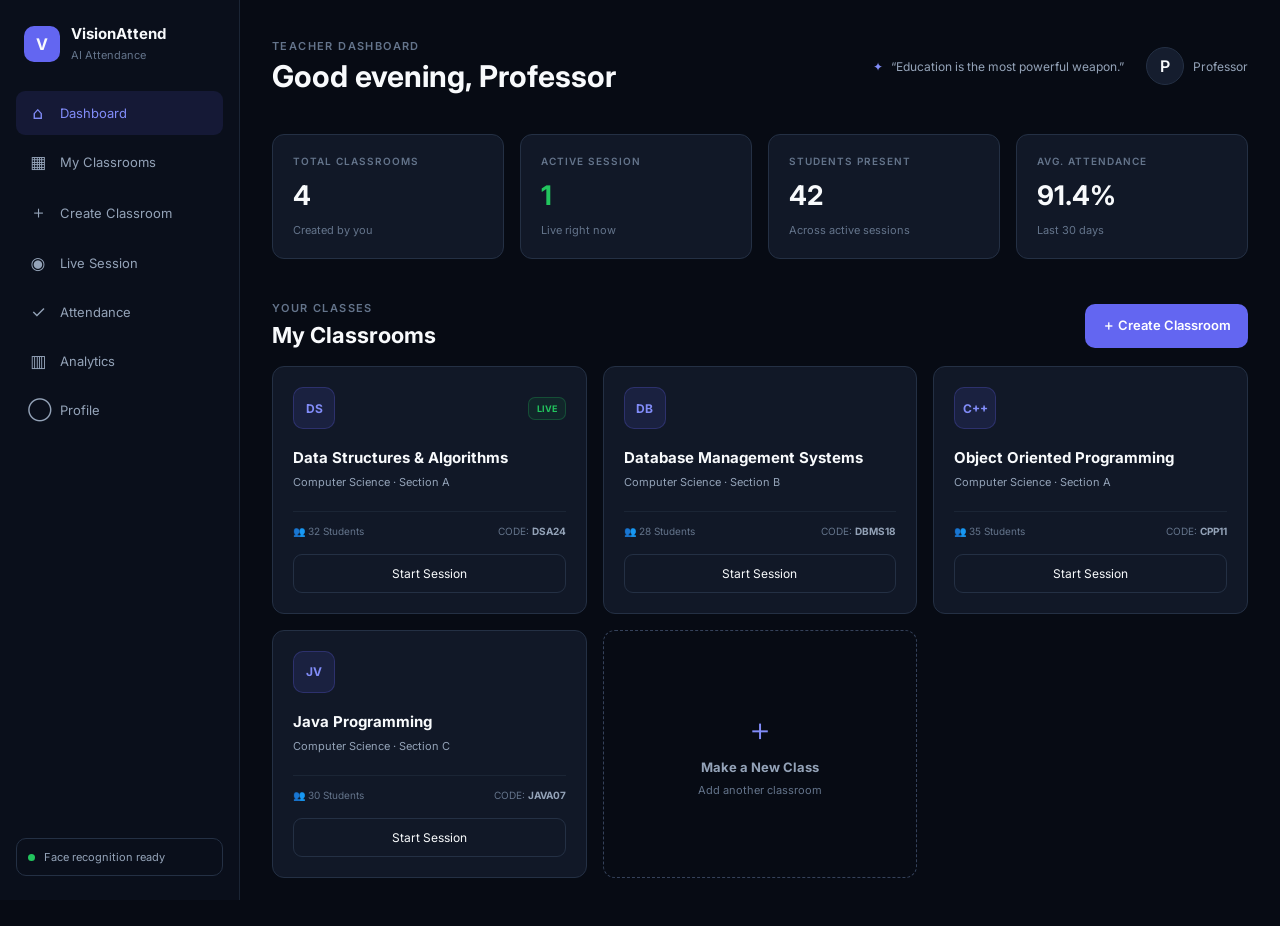
==== frontend/pages/teacher.html @ a86088f4 "added teacher page" ====
<!DOCTYPE html>
<html lang="en">
<head>
  <meta charset="UTF-8" />
  <meta name="viewport" content="width=device-width, initial-scale=1.0" />
  <title>VisionAttend — Teacher Dashboard</title>
  <link rel="preconnect" href="https://fonts.googleapis.com">
  <link rel="preconnect" href="https://fonts.gstatic.com" crossorigin>
  <link href="https://fonts.googleapis.com/css2?family=Inter:wght@400;500;600;700&display=swap" rel="stylesheet">
  <link rel="stylesheet" href="../css/teacher.css">


</head>
<body>
  

  <div class="app-shell">

    <aside class="sidebar">
      <div class="brand">
        <div class="brand-mark">V</div>
        <div>
          <h2>VisionAttend</h2>
          <span>AI Attendance</span>
        </div>
      </div>

      <nav class="nav">
        <a class="nav-item active" href="#">
          <span>⌂</span> Dashboard
        </a>
        <a class="nav-item" href="#classrooms">
          <span>▦</span> My Classrooms
        </a>
        <a class="nav-item" href="#create">
          <span>＋</span> Create Classroom
        </a>
        <a class="nav-item" href="#">
          <span>◉</span> Live Session
        </a>
        <a class="nav-item" href="#">
          <span>✓</span> Attendance
        </a>
        <a class="nav-item" href="#">
          <span>▥</span> Analytics
        </a>
        <a class="nav-item" href="#">
          <span>◯</span> Profile
        </a>
      </nav>

      <div class="sidebar-bottom">
        <div class="ai-status">
          <span class="status-dot"></span>
          Face recognition ready
        </div>
      </div>
    </aside>

   
    <main class="main">

      <header class="topbar">
        <div>
          <p class="eyebrow">TEACHER DASHBOARD</p>
          <h1>Good evening, Professor</h1>
        </div>

        <div class="top-actions">
          <div class="quote">
            <span class="quote-icon">✦</span>
            <span id="quoteText">“Education is the most powerful weapon.”</span>
          </div>
          <button class="profile" title="Profile">
            <span class="avatar">P</span>
            <span class="profile-name">Professor</span>
          </button>
        </div>
      </header>

     
      <section class="stats-grid">
        <div class="stat-card">
          <span class="stat-label">TOTAL CLASSROOMS</span>
          <strong id="totalClassrooms">4</strong>
          <small>Created by you</small>
        </div>
        <div class="stat-card">
          <span class="stat-label">ACTIVE SESSION</span>
          <strong class="success-text">1</strong>
          <small>Live right now</small>
        </div>
        <div class="stat-card">
          <span class="stat-label">STUDENTS PRESENT</span>
          <strong>42</strong>
          <small>Across active sessions</small>
        </div>
        <div class="stat-card">
          <span class="stat-label">AVG. ATTENDANCE</span>
          <strong>91.4%</strong>
          <small>Last 30 days</small>
        </div>
      </section>

      <section class="section-head" id="classrooms">
        <div>
          <p class="eyebrow">YOUR CLASSES</p>
          <h2>My Classrooms</h2>
        </div>
        <button class="primary-btn" id="openCreate">＋ Create Classroom</button>
      </section>

     
      <section class="classroom-grid" id="classroomGrid">

        <article class="classroom-card">
          <div class="class-top">
            <div class="subject-icon">DS</div>
            <span class="live-badge">LIVE</span>
          </div>
          <h3>Data Structures & Algorithms</h3>
          <p>Computer Science · Section A</p>
          <div class="card-meta">
            <span>👥 32 Students</span>
            <span>CODE: <b>DSA24</b></span>
          </div>
          <button class="outline-btn">Start Session</button>
        </article>

        <article class="classroom-card">
          <div class="class-top">
            <div class="subject-icon">DB</div>
          </div>
          <h3>Database Management Systems</h3>
          <p>Computer Science · Section B</p>
          <div class="card-meta">
            <span>👥 28 Students</span>
            <span>CODE: <b>DBMS18</b></span>
          </div>
          <button class="outline-btn">Start Session</button>
        </article>

        <article class="classroom-card">
          <div class="class-top">
            <div class="subject-icon">C++</div>
          </div>
          <h3>Object Oriented Programming</h3>
          <p>Computer Science · Section A</p>
          <div class="card-meta">
            <span>👥 35 Students</span>
            <span>CODE: <b>CPP11</b></span>
          </div>
          <button class="outline-btn">Start Session</button>
        </article>

        <article class="classroom-card">
          <div class="class-top">
            <div class="subject-icon">JV</div>
          </div>
          <h3>Java Programming</h3>
          <p>Computer Science · Section C</p>
          <div class="card-meta">
            <span>👥 30 Students</span>
            <span>CODE: <b>JAVA07</b></span>
          </div>
          <button class="outline-btn">Start Session</button>
        </article>

        <!-- This button moves naturally to the next grid position -->
        <button class="new-class-card" id="newClassButton">
          <span class="plus">＋</span>
          <strong>Make a New Class</strong>
          <small>Add another classroom</small>
        </button>

      </section>

      
      <div class="modal-backdrop" id="modal">
        <div class="modal">
          <button class="close-btn" id="closeModal">×</button>
          <p class="eyebrow">NEW CLASSROOM</p>
          <h2>Create Classroom</h2>
          <p class="modal-subtitle">Create a classroom and generate a join code for students.</p>

          <form id="classForm">
            <label>
              Classroom Name
              <input id="className" type="text" placeholder="e.g. Web Development" required>
            </label>

            <label>
              Subject
              <input id="subject" type="text" placeholder="e.g. Computer Science" required>
            </label>

            <label>
              Section
              <input id="section" type="text" placeholder="e.g. A" required>
            </label>

            <label>
              Semester
              <input id="semester" type="text" placeholder="e.g. Semester 5" required>
            </label>

            <button class="primary-btn full" type="submit">Create Classroom</button>
          </form>
        </div>
      </div>

    </main>
  </div>

  <script src="../js/teacher.js"></script>
</body>
</html>
---- frontend/css/teacher.css ----
* {
  box-sizing: border-box;
  margin: 0;
  padding: 0;
}

:root {
  --bg: #070B14;
  --bg-2: #0B1120;
  --card: #111827;
  --card-hover: #172033;
  --elevated: #151D2E;
  --border: #243044;
  --border-subtle: #1B2535;
  --text: #F8FAFC;
  --secondary: #94A3B8;
  --muted: #64748B;
  --primary: #6366F1;
  --interactive: #818CF8;
  --success: #22C55E;
  --warning: #F59E0B;
  --danger: #EF4444;
}

body {
  min-height: 100vh;
  font-family: Inter, system-ui, sans-serif;
  background: var(--bg);
  color: var(--text);
}

button, input {
  font: inherit;
}

button {
  cursor: pointer;
}

.app-shell {
  display: flex;
  min-height: 100vh;
}

/* Sidebar */
.sidebar {
  width: 240px;
  min-height: 100vh;
  position: fixed;
  left: 0;
  top: 0;
  background: #0a0f1b;
  border-right: 1px solid var(--border-subtle);
  padding: 24px 16px;
  display: flex;
  flex-direction: column;
}

.brand {
  display: flex;
  align-items: center;
  gap: 11px;
  padding: 0 8px 28px;
}

.brand-mark {
  width: 36px;
  height: 36px;
  border-radius: 10px;
  display: grid;
  place-items: center;
  background: var(--primary);
  font-weight: 700;
}

.brand h2 {
  font-size: 15px;
}

.brand span {
  color: var(--muted);
  font-size: 11px;
}

.nav {
  display: flex;
  flex-direction: column;
  gap: 5px;
}

.nav-item {
  color: var(--secondary);
  text-decoration: none;
  padding: 12px;
  border-radius: 9px;
  display: flex;
  align-items: center;
  gap: 12px;
  font-size: 13px;
  transition: 180ms ease;
}

.nav-item span {
  width: 20px;
  text-align: center;
  font-size: 17px;
}

.nav-item:hover {
  background: var(--card-hover);
  color: var(--text);
}

.nav-item.active {
  color: var(--interactive);
  background: rgba(99, 102, 241, 0.12);
}

.sidebar-bottom {
  margin-top: auto;
}

.ai-status {
  padding: 11px;
  border: 1px solid var(--border);
  border-radius: 10px;
  color: var(--secondary);
  font-size: 11px;
}

.status-dot {
  display: inline-block;
  width: 7px;
  height: 7px;
  background: var(--success);
  border-radius: 50%;
  margin-right: 6px;
}

/* Main */
.main {
  width: calc(100% - 240px);
  margin-left: 240px;
  padding: 28px 32px 48px;
  max-width: 1640px;
}

.topbar {
  min-height: 76px;
  display: flex;
  justify-content: space-between;
  align-items: center;
  gap: 20px;
  margin-bottom: 30px;
}

.eyebrow {
  color: var(--muted);
  font-size: 11px;
  font-weight: 600;
  letter-spacing: 1.4px;
  margin-bottom: 7px;
}

h1 {
  font-size: 30px;
  line-height: 1.1;
}

.top-actions {
  display: flex;
  align-items: center;
  gap: 22px;
}

.quote {
  color: var(--secondary);
  font-size: 12px;
  max-width: 300px;
  display: flex;
  gap: 8px;
  align-items: center;
}

.quote-icon {
  color: var(--interactive);
}

.profile {
  background: transparent;
  border: 0;
  color: var(--text);
  display: flex;
  align-items: center;
  gap: 9px;
}

.avatar {
  width: 38px;
  height: 38px;
  border: 1px solid var(--border);
  background: var(--elevated);
  border-radius: 50%;
  display: grid;
  place-items: center;
  font-weight: 600;
}

.profile-name {
  color: var(--secondary);
  font-size: 12px;
}


.stats-grid {
  display: grid;
  grid-template-columns: repeat(4, 1fr);
  gap: 16px;
  margin-bottom: 42px;
}

.stat-card {
  background: var(--card);
  border: 1px solid var(--border);
  border-radius: 12px;
  padding: 20px;
  transition: 180ms ease;
}

.stat-card:hover {
  background: var(--card-hover);
  border-color: #34425d;
  transform: translateY(-2px);
}

.stat-label {
  display: block;
  color: var(--muted);
  font-size: 10px;
  font-weight: 600;
  letter-spacing: 1px;
  margin-bottom: 12px;
}

.stat-card strong {
  display: block;
  font-size: 27px;
  margin-bottom: 6px;
}

.stat-card small {
  color: var(--muted);
  font-size: 11px;
}

.success-text {
  color: var(--success);
}


.section-head {
  display: flex;
  align-items: end;
  justify-content: space-between;
  margin-bottom: 18px;
}

.section-head h2 {
  font-size: 22px;
}

.primary-btn {
  height: 44px;
  padding: 0 17px;
  border: 0;
  border-radius: 10px;
  background: var(--primary);
  color: white;
  font-size: 13px;
  font-weight: 600;
  transition: 180ms ease;
}

.primary-btn:hover {
  filter: brightness(1.1);
  transform: translateY(-1px);
}

.classroom-grid {
  display: grid;
  grid-template-columns: repeat(3, minmax(220px, 1fr));
  gap: 16px;
}

.classroom-card {
  background: var(--card);
  border: 1px solid var(--border);
  border-radius: 12px;
  padding: 20px;
  min-height: 230px;
  transition: 200ms ease;
}

.classroom-card:hover {
  background: var(--card-hover);
  border-color: #3b4862;
  transform: translateY(-2px);
}

.class-top {
  display: flex;
  justify-content: space-between;
  align-items: center;
  margin-bottom: 18px;
}

.subject-icon {
  width: 42px;
  height: 42px;
  display: grid;
  place-items: center;
  border-radius: 10px;
  background: rgba(99, 102, 241, 0.12);
  border: 1px solid rgba(99, 102, 241, 0.25);
  color: var(--interactive);
  font-size: 12px;
  font-weight: 700;
}

.live-badge {
  color: var(--success);
  border: 1px solid rgba(34, 197, 94, 0.25);
  background: rgba(34, 197, 94, 0.08);
  padding: 5px 8px;
  border-radius: 7px;
  font-size: 9px;
  font-weight: 700;
}

.classroom-card h3 {
  font-size: 15px;
  line-height: 1.45;
  margin-bottom: 6px;
}

.classroom-card p {
  color: var(--secondary);
  font-size: 11px;
  margin-bottom: 22px;
}

.card-meta {
  border-top: 1px solid var(--border-subtle);
  padding-top: 13px;
  display: flex;
  justify-content: space-between;
  color: var(--muted);
  font-size: 10px;
  gap: 8px;
}

.card-meta b {
  color: var(--secondary);
}

.outline-btn {
  width: 100%;
  height: 39px;
  margin-top: 17px;
  border: 1px solid var(--border);
  background: transparent;
  color: var(--text);
  border-radius: 9px;
  font-size: 12px;
  transition: 180ms ease;
}

.outline-btn:hover {
  border-color: var(--interactive);
  color: var(--interactive);
}


.new-class-card {
  min-height: 230px;
  background: transparent;
  border: 1px dashed #35425b;
  border-radius: 12px;
  color: var(--secondary);
  display: flex;
  flex-direction: column;
  align-items: center;
  justify-content: center;
  gap: 8px;
  transition: 180ms ease;
}

.new-class-card:hover {
  background: rgba(99, 102, 241, 0.05);
  border-color: var(--interactive);
  color: var(--text);
}

.new-class-card .plus {
  font-size: 30px;
  color: var(--interactive);
}

.new-class-card strong {
  font-size: 13px;
}

.new-class-card small {
  color: var(--muted);
  font-size: 11px;
}

.modal-backdrop {
  position: fixed;
  inset: 0;
  background: rgba(0, 0, 0, 0.68);
  display: none;
  align-items: center;
  justify-content: center;
  padding: 20px;
  z-index: 20;
  backdrop-filter: blur(5px);
}

.modal-backdrop.show {
  display: flex;
}

.modal {
  width: min(480px, 100%);
  background: var(--elevated);
  border: 1px solid var(--border);
  border-radius: 16px;
  padding: 28px;
  position: relative;
  animation: modalIn 180ms ease;
}

@keyframes modalIn {
  from { opacity: 0; transform: translateY(10px); }
  to { opacity: 1; transform: translateY(0); }
}

.close-btn {
  position: absolute;
  top: 15px;
  right: 17px;
  background: transparent;
  border: 0;
  color: var(--secondary);
  font-size: 25px;
}

.modal h2 {
  font-size: 24px;
  margin-bottom: 7px;
}

.modal-subtitle {
  color: var(--secondary);
  font-size: 12px;
  line-height: 1.6;
  margin-bottom: 22px;
}

form {
  display: grid;
  gap: 14px;
}

label {
  color: var(--secondary);
  font-size: 11px;
  font-weight: 500;
}

input {
  width: 100%;
  height: 46px;
  margin-top: 7px;
  padding: 0 13px;
  background: var(--bg-2);
  color: var(--text);
  border: 1px solid var(--border);
  border-radius: 10px;
  outline: none;
}

input:focus {
  border-color: var(--primary);
}

.full {
  width: 100%;
  margin-top: 5px;
}

@media (max-width: 1050px) {
  .stats-grid {
    grid-template-columns: repeat(2, 1fr);
  }

  .classroom-grid {
    grid-template-columns: repeat(2, 1fr);
  }

  .quote {
    display: none;
  }
}

@media (max-width: 768px) {
  .sidebar {
    width: 70px;
    padding: 18px 10px;
  }

  .brand {
    justify-content: center;
    padding: 0 0 25px;
  }

  .brand > div:last-child,
  .nav-item {
    font-size: 0;
  }

  .nav-item {
    justify-content: center;
  }

  .nav-item span {
    font-size: 17px;
  }

  .ai-status {
    font-size: 0;
    text-align: center;
  }

  .main {
    width: calc(100% - 70px);
    margin-left: 70px;
    padding: 22px 18px 35px;
  }

  .topbar {
    align-items: flex-start;
  }

  h1 {
    font-size: 23px;
  }

  .profile-name {
    display: none;
  }

  .section-head {
    align-items: flex-start;
    gap: 15px;
    flex-direction: column;
  }

  .classroom-grid {
    grid-template-columns: 1fr;
  }
}

@media (max-width: 500px) {
  .stats-grid {
    grid-template-columns: 1fr;
  }

  .main {
    padding-left: 13px;
    padding-right: 13px;
  }
}
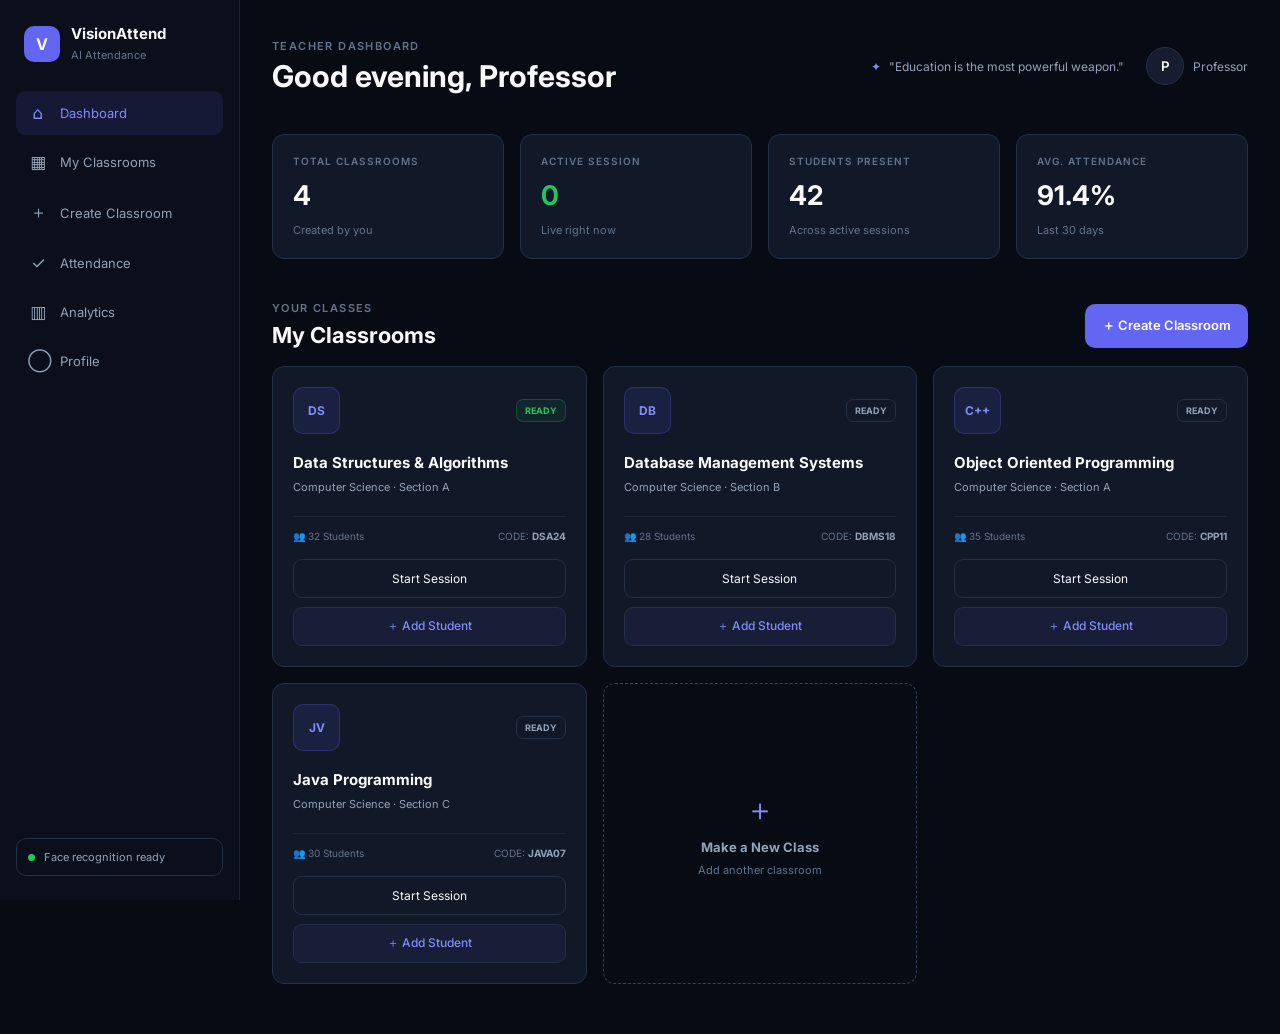
==== commit 14237eb5: "update teacher page" ====
--- a/frontend/pages/teacher.html
+++ b/frontend/pages/teacher.html
@@ -1,217 +1,1098 @@
 <!DOCTYPE html>
 <html lang="en">
+
 <head>
-  <meta charset="UTF-8" />
-  <meta name="viewport" content="width=device-width, initial-scale=1.0" />
-  <title>VisionAttend — Teacher Dashboard</title>
-  <link rel="preconnect" href="https://fonts.googleapis.com">
-  <link rel="preconnect" href="https://fonts.gstatic.com" crossorigin>
-  <link href="https://fonts.googleapis.com/css2?family=Inter:wght@400;500;600;700&display=swap" rel="stylesheet">
-  <link rel="stylesheet" href="../css/teacher.css">
-
+
+    <meta charset="UTF-8">
+
+    <meta
+        name="viewport"
+        content="width=device-width, initial-scale=1.0"
+    >
+
+    <title>VisionAttend - Teacher Dashboard</title>
+
+
+    <link
+        rel="preconnect"
+        href="https://fonts.googleapis.com"
+    >
+
+    <link
+        rel="preconnect"
+        href="https://fonts.gstatic.com"
+        crossorigin
+    >
+
+    <link
+        href="https://fonts.googleapis.com/css2?family=Inter:wght@400;500;600;700&display=swap"
+        rel="stylesheet"
+    >
+
+    <!-- CSS -->
+    <link
+        rel="stylesheet"
+        href="../css/teacher.css"
+    >
 
 </head>
+
+
 <body>
-  
-
-  <div class="app-shell">
+
+
+<div class="app-shell">
+
 
     <aside class="sidebar">
-      <div class="brand">
-        <div class="brand-mark">V</div>
-        <div>
-          <h2>VisionAttend</h2>
-          <span>AI Attendance</span>
+
+
+        
+
+        <div class="brand">
+
+            <div class="brand-mark">
+                V
+            </div>
+
+            <div>
+
+                <h2>
+                    VisionAttend
+                </h2>
+
+                <span>
+                    AI Attendance
+                </span>
+
+            </div>
+
         </div>
-      </div>
-
-      <nav class="nav">
-        <a class="nav-item active" href="#">
-          <span>⌂</span> Dashboard
-        </a>
-        <a class="nav-item" href="#classrooms">
-          <span>▦</span> My Classrooms
-        </a>
-        <a class="nav-item" href="#create">
-          <span>＋</span> Create Classroom
-        </a>
-        <a class="nav-item" href="#">
-          <span>◉</span> Live Session
-        </a>
-        <a class="nav-item" href="#">
-          <span>✓</span> Attendance
-        </a>
-        <a class="nav-item" href="#">
-          <span>▥</span> Analytics
-        </a>
-        <a class="nav-item" href="#">
-          <span>◯</span> Profile
-        </a>
-      </nav>
-
-      <div class="sidebar-bottom">
-        <div class="ai-status">
-          <span class="status-dot"></span>
-          Face recognition ready
+
+
+        
+
+        <nav class="nav">
+
+
+            <a
+                href="#dashboard"
+                class="nav-item active"
+                data-page="dashboard"
+            >
+                <span>⌂</span>
+                Dashboard
+            </a>
+
+
+            <a
+                href="#classrooms"
+                class="nav-item"
+                data-page="classrooms"
+            >
+                <span>▦</span>
+                My Classrooms
+            </a>
+
+
+            <a
+                href="#create"
+                class="nav-item"
+                data-page="create"
+            >
+                <span>＋</span>
+                Create Classroom
+            </a>
+
+
+            
+
+
+            <a
+                href="#attendance"
+                class="nav-item"
+                data-page="attendance"
+            >
+                <span>✓</span>
+                Attendance
+            </a>
+
+
+            <a
+                href="#analytics"
+                class="nav-item"
+                data-page="analytics"
+            >
+                <span>▥</span>
+                Analytics
+            </a>
+
+
+            <a
+                href="#profile"
+                class="nav-item"
+                data-page="profile"
+            >
+                <span>◯</span>
+                Profile
+            </a>
+
+
+        </nav>
+
+
+       
+
+        <div class="sidebar-bottom">
+
+            <div class="ai-status">
+
+                <span class="status-dot"></span>
+
+                Face recognition ready
+
+            </div>
+
         </div>
-      </div>
+
+
     </aside>
 
-   
+
+
+
+
     <main class="main">
 
-      <header class="topbar">
-        <div>
-          <p class="eyebrow">TEACHER DASHBOARD</p>
-          <h1>Good evening, Professor</h1>
+        <header class="topbar">
+
+
+            <div>
+
+                <p class="eyebrow">
+                    TEACHER DASHBOARD
+                </p>
+
+                <h1>
+                    Good evening, Professor
+                </h1>
+
+            </div>
+
+
+            <div class="top-actions">
+
+
+                <div class="quote">
+
+                    <span class="quote-icon">
+                        ✦
+                    </span>
+
+                    <span>
+                        "Education is the most powerful weapon."
+                    </span>
+
+                </div>
+
+
+                <button
+                    class="profile"
+                    id="profileButton"
+                >
+
+                    <span class="avatar">
+                        P
+                    </span>
+
+                    <span class="profile-name">
+                        Professor
+                    </span>
+
+                </button>
+
+
+            </div>
+
+
+        </header>
+
+
+        <section
+            id="dashboard"
+            class="page-section active-section"
+        >
+
+
+            <div class="stats-grid">
+
+
+                <div class="stat-card">
+
+                    <span class="stat-label">
+                        TOTAL CLASSROOMS
+                    </span>
+
+                    <strong id="totalClassrooms">
+                        4
+                    </strong>
+
+                    <small>
+                        Created by you
+                    </small>
+
+                </div>
+
+
+                <div class="stat-card">
+
+                    <span class="stat-label">
+                        ACTIVE SESSION
+                    </span>
+
+                    <strong
+                        id="activeSessions"
+                        class="success-text"
+                    >
+                        0
+                    </strong>
+
+                    <small>
+                        Live right now
+                    </small>
+
+                </div>
+
+
+                <div class="stat-card">
+
+                    <span class="stat-label">
+                        STUDENTS PRESENT
+                    </span>
+
+                    <strong id="studentsPresent">
+                        42
+                    </strong>
+
+                    <small>
+                        Across active sessions
+                    </small>
+
+                </div>
+
+
+                <div class="stat-card">
+
+                    <span class="stat-label">
+                        AVG. ATTENDANCE
+                    </span>
+
+                    <strong>
+                        91.4%
+                    </strong>
+
+                    <small>
+                        Last 30 days
+                    </small>
+
+                </div>
+
+
+            </div>
+
+            <div
+                class="section-head"
+                id="classrooms"
+            >
+
+                <div>
+
+                    <p class="eyebrow">
+                        YOUR CLASSES
+                    </p>
+
+                    <h2>
+                        My Classrooms
+                    </h2>
+
+                </div>
+
+
+                <button
+                    class="primary-btn"
+                    id="openCreate"
+                >
+                    ＋ Create Classroom
+                </button>
+
+            </div>
+
+
+            <section
+                class="classroom-grid"
+                id="classroomGrid"
+            >
+
+
+                <article class="classroom-card">
+
+
+                    <div class="class-top">
+
+                        <div class="subject-icon">
+                            DS
+                        </div>
+
+                        <span class="live-badge">
+                            READY
+                        </span>
+
+                    </div>
+
+
+                    <h3>
+                        Data Structures & Algorithms
+                    </h3>
+
+
+                    <p>
+                        Computer Science · Section A
+                    </p>
+
+
+                    <div class="card-meta">
+
+                        <span>
+                            👥
+                            <span class="student-count">
+                                32
+                            </span>
+                            Students
+                        </span>
+
+                        <span>
+                            CODE:
+                            <b>
+                                DSA24
+                            </b>
+                        </span>
+
+                    </div>
+
+
+                    <button
+                        class="outline-btn start-session"
+                    >
+                        Start Session
+                    </button>
+
+
+                    <button
+                        class="add-student-btn"
+                        data-code="DSA24"
+                    >
+                        ＋ Add Student
+                    </button>
+
+
+                </article>
+
+
+
+
+                <article class="classroom-card">
+
+
+                    <div class="class-top">
+
+                        <div class="subject-icon">
+                            DB
+                        </div>
+
+                        <span class="ready-badge">
+                            READY
+                        </span>
+
+                    </div>
+
+
+                    <h3>
+                        Database Management Systems
+                    </h3>
+
+
+                    <p>
+                        Computer Science · Section B
+                    </p>
+
+
+                    <div class="card-meta">
+
+                        <span>
+                            👥
+                            <span class="student-count">
+                                28
+                            </span>
+                            Students
+                        </span>
+
+                        <span>
+                            CODE:
+                            <b>
+                                DBMS18
+                            </b>
+                        </span>
+
+                    </div>
+
+
+                    <button
+                        class="outline-btn start-session"
+                    >
+                        Start Session
+                    </button>
+
+
+                    <button
+                        class="add-student-btn"
+                        data-code="DBMS18"
+                    >
+                        ＋ Add Student
+                    </button>
+
+
+                </article>
+
+
+
+              
+
+                <article class="classroom-card">
+
+
+                    <div class="class-top">
+
+                        <div class="subject-icon">
+                            C++
+                        </div>
+
+                        <span class="ready-badge">
+                            READY
+                        </span>
+
+                    </div>
+
+
+                    <h3>
+                        Object Oriented Programming
+                    </h3>
+
+
+                    <p>
+                        Computer Science · Section A
+                    </p>
+
+
+                    <div class="card-meta">
+
+                        <span>
+                            👥
+                            <span class="student-count">
+                                35
+                            </span>
+                            Students
+                        </span>
+
+                        <span>
+                            CODE:
+                            <b>
+                                CPP11
+                            </b>
+                        </span>
+
+                    </div>
+
+
+                    <button
+                        class="outline-btn start-session"
+                    >
+                        Start Session
+                    </button>
+
+
+                    <button
+                        class="add-student-btn"
+                        data-code="CPP11"
+                    >
+                        ＋ Add Student
+                    </button>
+
+
+                </article>
+
+
+
+              
+
+                <article class="classroom-card">
+
+
+                    <div class="class-top">
+
+                        <div class="subject-icon">
+                            JV
+                        </div>
+
+                        <span class="ready-badge">
+                            READY
+                        </span>
+
+                    </div>
+
+
+                    <h3>
+                        Java Programming
+                    </h3>
+
+
+                    <p>
+                        Computer Science · Section C
+                    </p>
+
+
+                    <div class="card-meta">
+
+                        <span>
+                            👥
+                            <span class="student-count">
+                                30
+                            </span>
+                            Students
+                        </span>
+
+                        <span>
+                            CODE:
+                            <b>
+                                JAVA07
+                            </b>
+                        </span>
+
+                    </div>
+
+
+                    <button
+                        class="outline-btn start-session"
+                    >
+                        Start Session
+                    </button>
+
+
+                    <button
+                        class="add-student-btn"
+                        data-code="JAVA07"
+                    >
+                        ＋ Add Student
+                    </button>
+
+
+                </article>
+
+
+
+            
+
+                <button
+                    class="new-class-card"
+                    id="newClassButton"
+                >
+
+                    <span class="plus">
+                        ＋
+                    </span>
+
+                    <strong>
+                        Make a New Class
+                    </strong>
+
+                    <small>
+                        Add another classroom
+                    </small>
+
+                </button>
+
+
+            </section>
+
+
+        </section>
+
+
+
+
+        <section
+            id="attendance"
+            class="page-section"
+        >
+
+            <div class="content-panel">
+
+                <p class="eyebrow">
+                    RECORDS
+                </p>
+
+                <h2>
+                    Attendance
+                </h2>
+
+                <p class="panel-text">
+                    View and manage student attendance records.
+                </p>
+
+
+                <div class="attendance-table">
+
+
+                    <div class="table-row table-header">
+
+                        <span>
+                            Student
+                        </span>
+
+                        <span>
+                            Roll No.
+                        </span>
+
+                        <span>
+                            Date
+                        </span>
+
+                        <span>
+                            Status
+                        </span>
+
+                    </div>
+
+
+                    <div class="table-row">
+
+                        <span>
+                            Student 01
+                        </span>
+
+                        <span>
+                            CS001
+                        </span>
+
+                        <span>
+                            Today
+                        </span>
+
+                        <span class="present">
+                            PRESENT
+                        </span>
+
+                    </div>
+
+
+                    <div class="table-row">
+
+                        <span>
+                            Student 02
+                        </span>
+
+                        <span>
+                            CS002
+                        </span>
+
+                        <span>
+                            Today
+                        </span>
+
+                        <span class="present">
+                            PRESENT
+                        </span>
+
+                    </div>
+
+
+                    <div class="table-row">
+
+                        <span>
+                            Student 03
+                        </span>
+
+                        <span>
+                            CS003
+                        </span>
+
+                        <span>
+                            Today
+                        </span>
+
+                        <span class="absent">
+                            ABSENT
+                        </span>
+
+                    </div>
+
+
+                </div>
+
+
+            </div>
+
+        </section>
+
+
+        <section
+            id="analytics"
+            class="page-section"
+        >
+
+            <div class="content-panel">
+
+                <p class="eyebrow">
+                    PERFORMANCE
+                </p>
+
+                <h2>
+                    Attendance Analytics
+                </h2>
+
+                <p class="panel-text">
+                    Monitor attendance performance across your classrooms.
+                </p>
+
+
+                <div class="analytics-grid">
+
+
+                    <div class="analytics-card">
+
+                        <span>
+                            Average Attendance
+                        </span>
+
+                        <strong>
+                            91.4%
+                        </strong>
+
+                    </div>
+
+
+                    <div class="analytics-card">
+
+                        <span>
+                            Highest Attendance
+                        </span>
+
+                        <strong>
+                            98%
+                        </strong>
+
+                    </div>
+
+
+                    <div class="analytics-card">
+
+                        <span>
+                            Lowest Attendance
+                        </span>
+
+                        <strong>
+                            82%
+                        </strong>
+
+                    </div>
+
+
+                    <div class="analytics-card">
+
+                        <span>
+                            Total Sessions
+                        </span>
+
+                        <strong>
+                            36
+                        </strong>
+
+                    </div>
+
+
+                </div>
+
+
+            </div>
+
+        </section>
+
+
+        <section
+            id="profile"
+            class="page-section"
+        >
+
+            <div
+                class="content-panel profile-panel"
+            >
+
+
+                <div class="large-avatar">
+                    P
+                </div>
+
+
+                <p class="eyebrow">
+                    TEACHER PROFILE
+                </p>
+
+
+                <h2>
+                    Professor
+                </h2>
+
+
+                <p class="panel-text">
+                    Computer Science Department
+                </p>
+
+
+                <div class="profile-info">
+
+
+                    <div>
+
+                        <span>
+                            Email
+                        </span>
+
+                        <strong>
+                            professor@example.com
+                        </strong>
+
+                    </div>
+
+
+                    <div>
+
+                        <span>
+                            Role
+                        </span>
+
+                        <strong>
+                            Teacher
+                        </strong>
+
+                    </div>
+
+
+                </div>
+
+
+            </div>
+
+        </section>
+
+
+    </main>
+
+</div>
+
+<div
+    class="modal-backdrop"
+    id="createModal"
+>
+
+
+    <div class="modal">
+
+
+        <button
+            class="close-btn"
+            id="closeCreate"
+        >
+            ×
+        </button>
+
+
+        <p class="eyebrow">
+            NEW CLASSROOM
+        </p>
+
+
+        <h2>
+            Create Classroom
+        </h2>
+
+
+        <p class="modal-subtitle">
+            Create a classroom for your students.
+        </p>
+
+
+        <form id="classForm">
+
+
+            <label>
+
+                Classroom Name
+
+                <input
+                    id="className"
+                    type="text"
+                    placeholder="e.g. Web Development"
+                    required
+                >
+
+            </label>
+
+
+            <label>
+
+                Subject
+
+                <input
+                    id="subject"
+                    type="text"
+                    placeholder="e.g. Computer Science"
+                    required
+                >
+
+            </label>
+
+
+            <label>
+
+                Section
+
+                <input
+                    id="section"
+                    type="text"
+                    placeholder="e.g. A"
+                    required
+                >
+
+            </label>
+
+
+            <label>
+
+                Semester
+
+                <input
+                    id="semester"
+                    type="text"
+                    placeholder="e.g. Semester 5"
+                    required
+                >
+
+            </label>
+
+
+            <button
+                class="primary-btn full"
+                type="submit"
+            >
+                Create Classroom
+            </button>
+
+
+        </form>
+
+
+    </div>
+
+</div>
+
+
+<div
+    class="modal-backdrop"
+    id="studentModal"
+>
+
+
+    <div class="modal student-modal">
+
+
+        <button
+            class="close-btn"
+            id="closeStudent"
+        >
+            ×
+        </button>
+
+
+        <p class="eyebrow">
+            CLASSROOM INVITATION
+        </p>
+
+
+        <h2>
+            Add Student
+        </h2>
+
+
+        <p class="modal-subtitle">
+            Share this code with students so they
+            can join your classroom.
+        </p>
+
+
+        <div class="join-code-box">
+
+
+            <span>
+                STUDENT JOIN CODE
+            </span>
+
+
+            <strong id="generatedCode">
+                ------
+            </strong>
+
+
         </div>
 
-        <div class="top-actions">
-          <div class="quote">
-            <span class="quote-icon">✦</span>
-            <span id="quoteText">“Education is the most powerful weapon.”</span>
-          </div>
-          <button class="profile" title="Profile">
-            <span class="avatar">P</span>
-            <span class="profile-name">Professor</span>
-          </button>
-        </div>
-      </header>
-
-     
-      <section class="stats-grid">
-        <div class="stat-card">
-          <span class="stat-label">TOTAL CLASSROOMS</span>
-          <strong id="totalClassrooms">4</strong>
-          <small>Created by you</small>
-        </div>
-        <div class="stat-card">
-          <span class="stat-label">ACTIVE SESSION</span>
-          <strong class="success-text">1</strong>
-          <small>Live right now</small>
-        </div>
-        <div class="stat-card">
-          <span class="stat-label">STUDENTS PRESENT</span>
-          <strong>42</strong>
-          <small>Across active sessions</small>
-        </div>
-        <div class="stat-card">
-          <span class="stat-label">AVG. ATTENDANCE</span>
-          <strong>91.4%</strong>
-          <small>Last 30 days</small>
-        </div>
-      </section>
-
-      <section class="section-head" id="classrooms">
-        <div>
-          <p class="eyebrow">YOUR CLASSES</p>
-          <h2>My Classrooms</h2>
-        </div>
-        <button class="primary-btn" id="openCreate">＋ Create Classroom</button>
-      </section>
-
-     
-      <section class="classroom-grid" id="classroomGrid">
-
-        <article class="classroom-card">
-          <div class="class-top">
-            <div class="subject-icon">DS</div>
-            <span class="live-badge">LIVE</span>
-          </div>
-          <h3>Data Structures & Algorithms</h3>
-          <p>Computer Science · Section A</p>
-          <div class="card-meta">
-            <span>👥 32 Students</span>
-            <span>CODE: <b>DSA24</b></span>
-          </div>
-          <button class="outline-btn">Start Session</button>
-        </article>
-
-        <article class="classroom-card">
-          <div class="class-top">
-            <div class="subject-icon">DB</div>
-          </div>
-          <h3>Database Management Systems</h3>
-          <p>Computer Science · Section B</p>
-          <div class="card-meta">
-            <span>👥 28 Students</span>
-            <span>CODE: <b>DBMS18</b></span>
-          </div>
-          <button class="outline-btn">Start Session</button>
-        </article>
-
-        <article class="classroom-card">
-          <div class="class-top">
-            <div class="subject-icon">C++</div>
-          </div>
-          <h3>Object Oriented Programming</h3>
-          <p>Computer Science · Section A</p>
-          <div class="card-meta">
-            <span>👥 35 Students</span>
-            <span>CODE: <b>CPP11</b></span>
-          </div>
-          <button class="outline-btn">Start Session</button>
-        </article>
-
-        <article class="classroom-card">
-          <div class="class-top">
-            <div class="subject-icon">JV</div>
-          </div>
-          <h3>Java Programming</h3>
-          <p>Computer Science · Section C</p>
-          <div class="card-meta">
-            <span>👥 30 Students</span>
-            <span>CODE: <b>JAVA07</b></span>
-          </div>
-          <button class="outline-btn">Start Session</button>
-        </article>
-
-        <!-- This button moves naturally to the next grid position -->
-        <button class="new-class-card" id="newClassButton">
-          <span class="plus">＋</span>
-          <strong>Make a New Class</strong>
-          <small>Add another classroom</small>
+
+        <button
+            class="primary-btn full"
+            id="generateCodeButton"
+        >
+            Generate New Code
         </button>
 
-      </section>
-
-      
-      <div class="modal-backdrop" id="modal">
-        <div class="modal">
-          <button class="close-btn" id="closeModal">×</button>
-          <p class="eyebrow">NEW CLASSROOM</p>
-          <h2>Create Classroom</h2>
-          <p class="modal-subtitle">Create a classroom and generate a join code for students.</p>
-
-          <form id="classForm">
-            <label>
-              Classroom Name
-              <input id="className" type="text" placeholder="e.g. Web Development" required>
-            </label>
-
-            <label>
-              Subject
-              <input id="subject" type="text" placeholder="e.g. Computer Science" required>
-            </label>
-
-            <label>
-              Section
-              <input id="section" type="text" placeholder="e.g. A" required>
-            </label>
-
-            <label>
-              Semester
-              <input id="semester" type="text" placeholder="e.g. Semester 5" required>
-            </label>
-
-            <button class="primary-btn full" type="submit">Create Classroom</button>
-          </form>
-        </div>
-      </div>
-
-    </main>
-  </div>
-
-  <script src="../js/teacher.js"></script>
+
+        <button
+            class="outline-btn full"
+            id="copyCodeButton"
+        >
+            Copy Code
+        </button>
+
+
+        <p
+            class="copy-message"
+            id="copyMessage"
+        ></p>
+
+
+    </div>
+
+</div>
+
+
+
+
+
+<div id="notification"></div>
+
+
+
+
+
+<script src="../js/teacher.js"></script>
+
+
 </body>
+
 </html>
--- a/frontend/css/teacher.css
+++ b/frontend/css/teacher.css
@@ -1,584 +1,1656 @@
 * {
-  box-sizing: border-box;
-  margin: 0;
-  padding: 0;
-}
+    box-sizing: border-box;
+    margin: 0;
+    padding: 0;
+}
+
 
 :root {
-  --bg: #070B14;
-  --bg-2: #0B1120;
-  --card: #111827;
-  --card-hover: #172033;
-  --elevated: #151D2E;
-  --border: #243044;
-  --border-subtle: #1B2535;
-  --text: #F8FAFC;
-  --secondary: #94A3B8;
-  --muted: #64748B;
-  --primary: #6366F1;
-  --interactive: #818CF8;
-  --success: #22C55E;
-  --warning: #F59E0B;
-  --danger: #EF4444;
-}
+
+    --bg: #070B14;
+    --bg-secondary: #0B1120;
+
+    --card: #111827;
+    --card-hover: #172033;
+    --elevated: #151D2E;
+
+    --border: #243044;
+    --border-subtle: #1B2535;
+
+    --text: #F8FAFC;
+    --secondary: #94A3B8;
+    --muted: #64748B;
+
+    --primary: #6366F1;
+    --interactive: #818CF8;
+
+    --success: #22C55E;
+    --warning: #F59E0B;
+    --danger: #EF4444;
+}
+
+
+html {
+    scroll-behavior: smooth;
+}
+
 
 body {
-  min-height: 100vh;
-  font-family: Inter, system-ui, sans-serif;
-  background: var(--bg);
-  color: var(--text);
-}
-
-button, input {
-  font: inherit;
-}
+
+    min-height: 100vh;
+
+    font-family:
+        Inter,
+        system-ui,
+        sans-serif;
+
+    background: var(--bg);
+
+    color: var(--text);
+
+}
+
+
+button,
+input {
+    font-family: inherit;
+}
+
 
 button {
-  cursor: pointer;
-}
+    cursor: pointer;
+}
+
+
+
 
 .app-shell {
-  display: flex;
-  min-height: 100vh;
-}
-
-/* Sidebar */
+
+    display: flex;
+
+    min-height: 100vh;
+
+}
+
+
+
+
 .sidebar {
-  width: 240px;
-  min-height: 100vh;
-  position: fixed;
-  left: 0;
-  top: 0;
-  background: #0a0f1b;
-  border-right: 1px solid var(--border-subtle);
-  padding: 24px 16px;
-  display: flex;
-  flex-direction: column;
-}
+
+    width: 240px;
+
+    min-height: 100vh;
+
+    position: fixed;
+
+    left: 0;
+    top: 0;
+
+    background: #0A0F1B;
+
+    border-right:
+        1px solid
+        var(--border-subtle);
+
+    padding: 24px 16px;
+
+    display: flex;
+
+    flex-direction: column;
+
+    z-index: 10;
+
+}
+
 
 .brand {
-  display: flex;
-  align-items: center;
-  gap: 11px;
-  padding: 0 8px 28px;
-}
+
+    display: flex;
+
+    align-items: center;
+
+    gap: 11px;
+
+    padding:
+        0 8px 28px;
+
+}
+
 
 .brand-mark {
-  width: 36px;
-  height: 36px;
-  border-radius: 10px;
-  display: grid;
-  place-items: center;
-  background: var(--primary);
-  font-weight: 700;
-}
+
+    width: 36px;
+    height: 36px;
+
+    border-radius: 10px;
+
+    display: grid;
+
+    place-items: center;
+
+    background: var(--primary);
+
+    font-weight: 700;
+
+}
+
 
 .brand h2 {
-  font-size: 15px;
-}
+    font-size: 15px;
+}
+
 
 .brand span {
-  color: var(--muted);
-  font-size: 11px;
-}
+
+    color: var(--muted);
+
+    font-size: 11px;
+
+}
+
 
 .nav {
-  display: flex;
-  flex-direction: column;
-  gap: 5px;
-}
+
+    display: flex;
+
+    flex-direction: column;
+
+    gap: 5px;
+
+}
+
 
 .nav-item {
-  color: var(--secondary);
-  text-decoration: none;
-  padding: 12px;
-  border-radius: 9px;
-  display: flex;
-  align-items: center;
-  gap: 12px;
-  font-size: 13px;
-  transition: 180ms ease;
-}
+
+    color: var(--secondary);
+
+    text-decoration: none;
+
+    padding: 12px;
+
+    border-radius: 9px;
+
+    display: flex;
+
+    align-items: center;
+
+    gap: 12px;
+
+    font-size: 13px;
+
+    transition: 180ms ease;
+
+}
+
 
 .nav-item span {
-  width: 20px;
-  text-align: center;
-  font-size: 17px;
-}
+
+    width: 20px;
+
+    text-align: center;
+
+    font-size: 17px;
+
+}
+
 
 .nav-item:hover {
-  background: var(--card-hover);
-  color: var(--text);
-}
+
+    background: var(--card-hover);
+
+    color: var(--text);
+
+}
+
 
 .nav-item.active {
-  color: var(--interactive);
-  background: rgba(99, 102, 241, 0.12);
-}
+
+    background:
+        rgba(99, 102, 241, 0.12);
+
+    color:
+        var(--interactive);
+
+}
+
 
 .sidebar-bottom {
-  margin-top: auto;
-}
+
+    margin-top: auto;
+
+}
+
 
 .ai-status {
-  padding: 11px;
-  border: 1px solid var(--border);
-  border-radius: 10px;
-  color: var(--secondary);
-  font-size: 11px;
-}
+
+    padding: 11px;
+
+    border:
+        1px solid
+        var(--border);
+
+    border-radius: 10px;
+
+    color: var(--secondary);
+
+    font-size: 11px;
+
+}
+
 
 .status-dot {
-  display: inline-block;
-  width: 7px;
-  height: 7px;
-  background: var(--success);
-  border-radius: 50%;
-  margin-right: 6px;
-}
-
-/* Main */
+
+    display: inline-block;
+
+    width: 7px;
+    height: 7px;
+
+    background:
+        var(--success);
+
+    border-radius: 50%;
+
+    margin-right: 6px;
+
+}
+
+
+
+
 .main {
-  width: calc(100% - 240px);
-  margin-left: 240px;
-  padding: 28px 32px 48px;
-  max-width: 1640px;
-}
+
+    width:
+        calc(100% - 240px);
+
+    margin-left: 240px;
+
+    padding:
+        28px 32px 50px;
+
+}
+
 
 .topbar {
-  min-height: 76px;
-  display: flex;
-  justify-content: space-between;
-  align-items: center;
-  gap: 20px;
-  margin-bottom: 30px;
-}
+
+    min-height: 76px;
+
+    display: flex;
+
+    justify-content:
+        space-between;
+
+    align-items: center;
+
+    gap: 20px;
+
+    margin-bottom: 30px;
+
+}
+
 
 .eyebrow {
-  color: var(--muted);
-  font-size: 11px;
-  font-weight: 600;
-  letter-spacing: 1.4px;
-  margin-bottom: 7px;
-}
+
+    color: var(--muted);
+
+    font-size: 11px;
+
+    font-weight: 600;
+
+    letter-spacing: 1.4px;
+
+    margin-bottom: 7px;
+
+}
+
 
 h1 {
-  font-size: 30px;
-  line-height: 1.1;
-}
+
+    font-size: 30px;
+
+    line-height: 1.1;
+
+}
+
 
 .top-actions {
-  display: flex;
-  align-items: center;
-  gap: 22px;
-}
+
+    display: flex;
+
+    align-items: center;
+
+    gap: 22px;
+
+}
+
 
 .quote {
-  color: var(--secondary);
-  font-size: 12px;
-  max-width: 300px;
-  display: flex;
-  gap: 8px;
-  align-items: center;
-}
+
+    color: var(--secondary);
+
+    font-size: 12px;
+
+    display: flex;
+
+    gap: 8px;
+
+    align-items: center;
+
+}
+
 
 .quote-icon {
-  color: var(--interactive);
-}
+
+    color: var(--interactive);
+
+}
+
 
 .profile {
-  background: transparent;
-  border: 0;
-  color: var(--text);
-  display: flex;
-  align-items: center;
-  gap: 9px;
-}
+
+    background: transparent;
+
+    border: 0;
+
+    color: var(--text);
+
+    display: flex;
+
+    align-items: center;
+
+    gap: 9px;
+
+}
+
 
 .avatar {
-  width: 38px;
-  height: 38px;
-  border: 1px solid var(--border);
-  background: var(--elevated);
-  border-radius: 50%;
-  display: grid;
-  place-items: center;
-  font-weight: 600;
-}
+
+    width: 38px;
+    height: 38px;
+
+    border:
+        1px solid
+        var(--border);
+
+    background:
+        var(--elevated);
+
+    border-radius: 50%;
+
+    display: grid;
+
+    place-items: center;
+
+    font-weight: 600;
+
+}
+
 
 .profile-name {
-  color: var(--secondary);
-  font-size: 12px;
-}
+
+    color: var(--secondary);
+
+    font-size: 12px;
+
+}
+
+
+
+
+.page-section {
+
+    display: none;
+
+    animation:
+        fadeIn 200ms ease;
+
+}
+
+
+.page-section.active-section {
+
+    display: block;
+
+}
+
+
+@keyframes fadeIn {
+
+    from {
+
+        opacity: 0;
+
+        transform:
+            translateY(5px);
+
+    }
+
+    to {
+
+        opacity: 1;
+
+        transform:
+            translateY(0);
+
+    }
+
+}
+
+
 
 
 .stats-grid {
-  display: grid;
-  grid-template-columns: repeat(4, 1fr);
-  gap: 16px;
-  margin-bottom: 42px;
-}
+
+    display: grid;
+
+    grid-template-columns:
+        repeat(4, 1fr);
+
+    gap: 16px;
+
+    margin-bottom: 42px;
+
+}
+
 
 .stat-card {
-  background: var(--card);
-  border: 1px solid var(--border);
-  border-radius: 12px;
-  padding: 20px;
-  transition: 180ms ease;
-}
+
+    background:
+        var(--card);
+
+    border:
+        1px solid
+        var(--border);
+
+    border-radius: 12px;
+
+    padding: 20px;
+
+    transition: 180ms ease;
+
+}
+
 
 .stat-card:hover {
-  background: var(--card-hover);
-  border-color: #34425d;
-  transform: translateY(-2px);
-}
+
+    background:
+        var(--card-hover);
+
+    border-color:
+        #34425D;
+
+    transform:
+        translateY(-2px);
+
+}
+
 
 .stat-label {
-  display: block;
-  color: var(--muted);
-  font-size: 10px;
-  font-weight: 600;
-  letter-spacing: 1px;
-  margin-bottom: 12px;
-}
+
+    display: block;
+
+    color: var(--muted);
+
+    font-size: 10px;
+
+    font-weight: 600;
+
+    letter-spacing: 1px;
+
+    margin-bottom: 12px;
+
+}
+
 
 .stat-card strong {
-  display: block;
-  font-size: 27px;
-  margin-bottom: 6px;
-}
+
+    display: block;
+
+    font-size: 27px;
+
+    margin-bottom: 6px;
+
+}
+
 
 .stat-card small {
-  color: var(--muted);
-  font-size: 11px;
-}
+
+    color: var(--muted);
+
+    font-size: 11px;
+
+}
+
 
 .success-text {
-  color: var(--success);
-}
+
+    color:
+        var(--success);
+
+}
+
+
 
 
 .section-head {
-  display: flex;
-  align-items: end;
-  justify-content: space-between;
-  margin-bottom: 18px;
-}
+
+    display: flex;
+
+    align-items: end;
+
+    justify-content:
+        space-between;
+
+    margin-bottom: 18px;
+
+}
+
 
 .section-head h2 {
-  font-size: 22px;
-}
+
+    font-size: 22px;
+
+}
+
+
+
 
 .primary-btn {
-  height: 44px;
-  padding: 0 17px;
-  border: 0;
-  border-radius: 10px;
-  background: var(--primary);
-  color: white;
-  font-size: 13px;
-  font-weight: 600;
-  transition: 180ms ease;
-}
+
+    height: 44px;
+
+    padding:
+        0 17px;
+
+    border: 0;
+
+    border-radius: 10px;
+
+    background:
+        var(--primary);
+
+    color: white;
+
+    font-size: 13px;
+
+    font-weight: 600;
+
+    transition: 180ms ease;
+
+}
+
 
 .primary-btn:hover {
-  filter: brightness(1.1);
-  transform: translateY(-1px);
-}
+
+    filter:
+        brightness(1.1);
+
+    transform:
+        translateY(-1px);
+
+}
+
+
+.outline-btn {
+
+    width: 100%;
+
+    height: 39px;
+
+    margin-top: 17px;
+
+    border:
+        1px solid
+        var(--border);
+
+    background: transparent;
+
+    color: var(--text);
+
+    border-radius: 9px;
+
+    font-size: 12px;
+
+    transition: 180ms ease;
+
+}
+
+
+.outline-btn:hover {
+
+    border-color:
+        var(--interactive);
+
+    color:
+        var(--interactive);
+
+}
+
+
+
 
 .classroom-grid {
-  display: grid;
-  grid-template-columns: repeat(3, minmax(220px, 1fr));
-  gap: 16px;
-}
+
+    display: grid;
+
+    grid-template-columns:
+        repeat(3, minmax(220px, 1fr));
+
+    gap: 16px;
+
+}
+
 
 .classroom-card {
-  background: var(--card);
-  border: 1px solid var(--border);
-  border-radius: 12px;
-  padding: 20px;
-  min-height: 230px;
-  transition: 200ms ease;
-}
+
+    background:
+        var(--card);
+
+    border:
+        1px solid
+        var(--border);
+
+    border-radius: 12px;
+
+    padding: 20px;
+
+    min-height: 290px;
+
+    transition: 200ms ease;
+
+}
+
 
 .classroom-card:hover {
-  background: var(--card-hover);
-  border-color: #3b4862;
-  transform: translateY(-2px);
-}
+
+    background:
+        var(--card-hover);
+
+    border-color:
+        #3B4862;
+
+    transform:
+        translateY(-2px);
+
+}
+
 
 .class-top {
-  display: flex;
-  justify-content: space-between;
-  align-items: center;
-  margin-bottom: 18px;
-}
+
+    display: flex;
+
+    justify-content:
+        space-between;
+
+    align-items: center;
+
+    margin-bottom: 18px;
+
+}
+
 
 .subject-icon {
-  width: 42px;
-  height: 42px;
-  display: grid;
-  place-items: center;
-  border-radius: 10px;
-  background: rgba(99, 102, 241, 0.12);
-  border: 1px solid rgba(99, 102, 241, 0.25);
-  color: var(--interactive);
-  font-size: 12px;
-  font-weight: 700;
-}
+
+    width: 47px;
+    height: 47px;
+
+    display: grid;
+
+    place-items: center;
+
+    border-radius: 10px;
+
+    background:
+        rgba(99, 102, 241, 0.12);
+
+    border:
+        1px solid
+        rgba(99, 102, 241, 0.25);
+
+    color:
+        var(--interactive);
+
+    font-size: 12px;
+
+    font-weight: 700;
+
+}
+
+
+.live-badge,
+.ready-badge {
+
+    padding:
+        5px 8px;
+
+    border-radius: 7px;
+
+    font-size: 9px;
+
+    font-weight: 700;
+
+}
+
 
 .live-badge {
-  color: var(--success);
-  border: 1px solid rgba(34, 197, 94, 0.25);
-  background: rgba(34, 197, 94, 0.08);
-  padding: 5px 8px;
-  border-radius: 7px;
-  font-size: 9px;
-  font-weight: 700;
-}
+
+    color:
+        var(--success);
+
+    border:
+        1px solid
+        rgba(34, 197, 94, 0.25);
+
+    background:
+        rgba(34, 197, 94, 0.08);
+
+}
+
+
+.ready-badge {
+
+    color:
+        var(--secondary);
+
+    border:
+        1px solid
+        var(--border);
+
+}
+
 
 .classroom-card h3 {
-  font-size: 15px;
-  line-height: 1.45;
-  margin-bottom: 6px;
-}
+
+    font-size: 15px;
+
+    line-height: 1.45;
+
+    margin-bottom: 6px;
+
+}
+
 
 .classroom-card p {
-  color: var(--secondary);
-  font-size: 11px;
-  margin-bottom: 22px;
-}
+
+    color:
+        var(--secondary);
+
+    font-size: 11px;
+
+    margin-bottom: 22px;
+
+}
+
 
 .card-meta {
-  border-top: 1px solid var(--border-subtle);
-  padding-top: 13px;
-  display: flex;
-  justify-content: space-between;
-  color: var(--muted);
-  font-size: 10px;
-  gap: 8px;
-}
+
+    border-top:
+        1px solid
+        var(--border-subtle);
+
+    padding-top: 13px;
+
+    display: flex;
+
+    justify-content:
+        space-between;
+
+    color:
+        var(--muted);
+
+    font-size: 10px;
+
+    gap: 8px;
+
+}
+
 
 .card-meta b {
-  color: var(--secondary);
-}
-
-.outline-btn {
-  width: 100%;
-  height: 39px;
-  margin-top: 17px;
-  border: 1px solid var(--border);
-  background: transparent;
-  color: var(--text);
-  border-radius: 9px;
-  font-size: 12px;
-  transition: 180ms ease;
-}
-
-.outline-btn:hover {
-  border-color: var(--interactive);
-  color: var(--interactive);
-}
+
+    color:
+        var(--secondary);
+
+}
+
+
+
+.add-student-btn {
+
+    width: 100%;
+
+    height: 39px;
+
+    margin-top: 9px;
+
+    background:
+        rgba(99, 102, 241, 0.08);
+
+    border:
+        1px solid
+        var(--border);
+
+    border-radius: 9px;
+
+    color:
+        var(--interactive);
+
+    font-size: 12px;
+
+    font-weight: 500;
+
+    transition: 180ms ease;
+
+}
+
+
+.add-student-btn:hover {
+
+    background:
+        rgba(99, 102, 241, 0.15);
+
+    border-color:
+        var(--primary);
+
+    color:
+        var(--text);
+
+}
+
+
 
 
 .new-class-card {
-  min-height: 230px;
-  background: transparent;
-  border: 1px dashed #35425b;
-  border-radius: 12px;
-  color: var(--secondary);
-  display: flex;
-  flex-direction: column;
-  align-items: center;
-  justify-content: center;
-  gap: 8px;
-  transition: 180ms ease;
-}
+
+    min-height: 290px;
+
+    background: transparent;
+
+    border:
+        1px dashed
+        #35425B;
+
+    border-radius: 12px;
+
+    color:
+        var(--secondary);
+
+    display: flex;
+
+    flex-direction: column;
+
+    align-items: center;
+
+    justify-content: center;
+
+    gap: 8px;
+
+    transition: 180ms ease;
+
+}
+
 
 .new-class-card:hover {
-  background: rgba(99, 102, 241, 0.05);
-  border-color: var(--interactive);
-  color: var(--text);
-}
+
+    background:
+        rgba(99, 102, 241, 0.05);
+
+    border-color:
+        var(--interactive);
+
+    color:
+        var(--text);
+
+}
+
 
 .new-class-card .plus {
-  font-size: 30px;
-  color: var(--interactive);
-}
+
+    font-size: 30px;
+
+    color:
+        var(--interactive);
+
+}
+
 
 .new-class-card strong {
-  font-size: 13px;
-}
+
+    font-size: 13px;
+
+}
+
 
 .new-class-card small {
-  color: var(--muted);
-  font-size: 11px;
-}
-
+
+    color:
+        var(--muted);
+
+    font-size: 11px;
+
+}
 .modal-backdrop {
-  position: fixed;
-  inset: 0;
-  background: rgba(0, 0, 0, 0.68);
-  display: none;
-  align-items: center;
-  justify-content: center;
-  padding: 20px;
-  z-index: 20;
-  backdrop-filter: blur(5px);
-}
+
+    position: fixed;
+
+    inset: 0;
+
+    background:
+        rgba(0, 0, 0, 0.68);
+
+    display: none;
+
+    align-items: center;
+
+    justify-content: center;
+
+    padding: 20px;
+
+    z-index: 100;
+
+    backdrop-filter:
+        blur(5px);
+
+}
+
 
 .modal-backdrop.show {
-  display: flex;
-}
+
+    display: flex;
+
+}
+
 
 .modal {
-  width: min(480px, 100%);
-  background: var(--elevated);
-  border: 1px solid var(--border);
-  border-radius: 16px;
-  padding: 28px;
-  position: relative;
-  animation: modalIn 180ms ease;
-}
+
+    width:
+        min(480px, 100%);
+
+    background:
+        var(--elevated);
+
+    border:
+        1px solid
+        var(--border);
+
+    border-radius: 16px;
+
+    padding: 28px;
+
+    position: relative;
+
+    animation:
+        modalIn 180ms ease;
+
+}
+
 
 @keyframes modalIn {
-  from { opacity: 0; transform: translateY(10px); }
-  to { opacity: 1; transform: translateY(0); }
-}
+
+    from {
+
+        opacity: 0;
+
+        transform:
+            translateY(10px);
+
+    }
+
+    to {
+
+        opacity: 1;
+
+        transform:
+            translateY(0);
+
+    }
+
+}
+
 
 .close-btn {
-  position: absolute;
-  top: 15px;
-  right: 17px;
-  background: transparent;
-  border: 0;
-  color: var(--secondary);
-  font-size: 25px;
-}
+
+    position: absolute;
+
+    top: 15px;
+
+    right: 17px;
+
+    background: transparent;
+
+    border: 0;
+
+    color:
+        var(--secondary);
+
+    font-size: 25px;
+
+}
+
+
+.close-btn:hover {
+
+    color:
+        var(--text);
+
+}
+
 
 .modal h2 {
-  font-size: 24px;
-  margin-bottom: 7px;
-}
+
+    font-size: 24px;
+
+    margin-bottom: 7px;
+
+}
+
 
 .modal-subtitle {
-  color: var(--secondary);
-  font-size: 12px;
-  line-height: 1.6;
-  margin-bottom: 22px;
-}
+
+    color:
+        var(--secondary);
+
+    font-size: 12px;
+
+    line-height: 1.6;
+
+    margin-bottom: 22px;
+
+}
+
 
 form {
-  display: grid;
-  gap: 14px;
-}
+
+    display: grid;
+
+    gap: 14px;
+
+}
+
 
 label {
-  color: var(--secondary);
-  font-size: 11px;
-  font-weight: 500;
-}
+
+    color:
+        var(--secondary);
+
+    font-size: 11px;
+
+    font-weight: 500;
+
+}
+
 
 input {
-  width: 100%;
-  height: 46px;
-  margin-top: 7px;
-  padding: 0 13px;
-  background: var(--bg-2);
-  color: var(--text);
-  border: 1px solid var(--border);
-  border-radius: 10px;
-  outline: none;
-}
+
+    width: 100%;
+
+    height: 46px;
+
+    margin-top: 7px;
+
+    padding:
+        0 13px;
+
+    background:
+        var(--bg-secondary);
+
+    color:
+        var(--text);
+
+    border:
+        1px solid
+        var(--border);
+
+    border-radius: 10px;
+
+    outline: none;
+
+}
+
 
 input:focus {
-  border-color: var(--primary);
-}
-
-.full {
-  width: 100%;
-  margin-top: 5px;
-}
-
-@media (max-width: 1050px) {
-  .stats-grid {
-    grid-template-columns: repeat(2, 1fr);
-  }
-
-  .classroom-grid {
-    grid-template-columns: repeat(2, 1fr);
-  }
-
-  .quote {
-    display: none;
-  }
-}
+
+    border-color:
+        var(--primary);
+
+}
+
+
+.join-code-box {
+
+    margin:
+        20px 0;
+
+    padding: 22px;
+
+    background:
+        var(--bg-secondary);
+
+    border:
+        1px solid
+        var(--border);
+
+    border-radius: 12px;
+
+    text-align: center;
+
+}
+
+
+.join-code-box span {
+
+    display: block;
+
+    color:
+        var(--muted);
+
+    font-size: 10px;
+
+    letter-spacing: 1.5px;
+
+    font-weight: 600;
+
+    margin-bottom: 10px;
+
+}
+
+
+.join-code-box strong {
+
+    display: block;
+
+    color:
+        var(--interactive);
+
+    font-size: 30px;
+
+    letter-spacing: 5px;
+
+}
+
+
+.copy-message {
+
+    text-align: center;
+
+    color:
+        var(--success);
+
+    font-size: 11px;
+
+    min-height: 16px;
+
+}
+
+.content-panel {
+
+    background:
+        var(--card);
+
+    border:
+        1px solid
+        var(--border);
+
+    border-radius: 12px;
+
+    padding: 28px;
+
+}
+
+
+.content-panel h2 {
+
+    font-size: 25px;
+
+    margin-bottom: 8px;
+
+}
+
+
+.panel-text {
+
+    color:
+        var(--secondary);
+
+    font-size: 13px;
+
+    margin-bottom: 28px;
+
+}
+
+.attendance-table {
+
+    border:
+        1px solid
+        var(--border);
+
+    border-radius: 10px;
+
+    overflow: hidden;
+
+}
+
+
+.table-row {
+
+    display: grid;
+
+    grid-template-columns:
+        2fr 1fr 1fr 1fr;
+
+    padding:
+        15px 18px;
+
+    border-bottom:
+        1px solid
+        var(--border-subtle);
+
+    font-size: 12px;
+
+    color:
+        var(--secondary);
+
+}
+
+
+.table-row:last-child {
+
+    border-bottom: 0;
+
+}
+
+
+.table-header {
+
+    background:
+        var(--bg-secondary);
+
+    color:
+        var(--muted);
+
+    font-weight: 600;
+
+}
+
+
+.present {
+
+    color:
+        var(--success);
+
+    font-weight: 600;
+
+}
+
+
+.absent {
+
+    color:
+        var(--danger);
+
+    font-weight: 600;
+
+}
+
+
+.analytics-grid {
+
+    display: grid;
+
+    grid-template-columns:
+        repeat(4, 1fr);
+
+    gap: 16px;
+
+}
+
+
+.analytics-card {
+
+    background:
+        var(--bg-secondary);
+
+    border:
+        1px solid
+        var(--border);
+
+    border-radius: 10px;
+
+    padding: 20px;
+
+}
+
+
+.analytics-card span {
+
+    display: block;
+
+    color:
+        var(--muted);
+
+    font-size: 11px;
+
+    margin-bottom: 10px;
+
+}
+
+
+.analytics-card strong {
+
+    font-size: 27px;
+
+}
+
+.profile-panel {
+
+    max-width: 700px;
+
+}
+
+
+.large-avatar {
+
+    width: 75px;
+    height: 75px;
+
+    display: grid;
+
+    place-items: center;
+
+    border-radius: 50%;
+
+    background:
+        var(--primary);
+
+    font-size: 25px;
+
+    font-weight: 600;
+
+    margin-bottom: 22px;
+
+}
+
+
+.profile-info {
+
+    display: grid;
+
+    grid-template-columns:
+        repeat(2, 1fr);
+
+    gap: 15px;
+
+}
+
+
+.profile-info div {
+
+    padding: 17px;
+
+    background:
+        var(--bg-secondary);
+
+    border:
+        1px solid
+        var(--border);
+
+    border-radius: 10px;
+
+}
+
+
+.profile-info span {
+
+    display: block;
+
+    color:
+        var(--muted);
+
+    font-size: 10px;
+
+    margin-bottom: 8px;
+
+}
+
+
+.profile-info strong {
+
+    font-size: 12px;
+
+}
+
+#notification {
+
+    position: fixed;
+
+    right: 25px;
+
+    bottom: 25px;
+
+    background:
+        var(--elevated);
+
+    border:
+        1px solid
+        var(--border);
+
+    color:
+        var(--text);
+
+    padding:
+        13px 18px;
+
+    border-radius: 10px;
+
+    font-size: 12px;
+
+    opacity: 0;
+
+    transform:
+        translateY(10px);
+
+    pointer-events: none;
+
+    transition: 200ms ease;
+
+    z-index: 200;
+
+}
+
+
+#notification.show {
+
+    opacity: 1;
+
+    transform:
+        translateY(0);
+
+}
+
+@media (max-width: 1100px) {
+
+    .stats-grid {
+
+        grid-template-columns:
+            repeat(2, 1fr);
+
+    }
+
+
+    .classroom-grid {
+
+        grid-template-columns:
+            repeat(2, 1fr);
+
+    }
+
+
+    .analytics-grid {
+
+        grid-template-columns:
+            repeat(2, 1fr);
+
+    }
+
+
+    .quote {
+
+        display: none;
+
+    }
+
+}
+
 
 @media (max-width: 768px) {
-  .sidebar {
-    width: 70px;
-    padding: 18px 10px;
-  }
-
-  .brand {
-    justify-content: center;
-    padding: 0 0 25px;
-  }
-
-  .brand > div:last-child,
-  .nav-item {
-    font-size: 0;
-  }
-
-  .nav-item {
-    justify-content: center;
-  }
-
-  .nav-item span {
-    font-size: 17px;
-  }
-
-  .ai-status {
-    font-size: 0;
-    text-align: center;
-  }
-
-  .main {
-    width: calc(100% - 70px);
-    margin-left: 70px;
-    padding: 22px 18px 35px;
-  }
-
-  .topbar {
-    align-items: flex-start;
-  }
-
-  h1 {
-    font-size: 23px;
-  }
-
-  .profile-name {
-    display: none;
-  }
-
-  .section-head {
-    align-items: flex-start;
-    gap: 15px;
-    flex-direction: column;
-  }
-
-  .classroom-grid {
-    grid-template-columns: 1fr;
-  }
-}
+
+    .sidebar {
+
+        width: 70px;
+
+        padding:
+            18px 10px;
+
+    }
+
+
+    .brand {
+
+        justify-content: center;
+
+        padding-bottom: 25px;
+
+    }
+
+
+    .brand > div:last-child {
+
+        display: none;
+
+    }
+
+
+    .nav-item {
+
+        justify-content: center;
+
+        font-size: 0;
+
+    }
+
+
+    .nav-item span {
+
+        font-size: 17px;
+
+    }
+
+
+    .ai-status {
+
+        font-size: 0;
+
+        text-align: center;
+
+    }
+
+
+    .main {
+
+        width:
+            calc(100% - 70px);
+
+        margin-left: 70px;
+
+        padding:
+            22px 18px 35px;
+
+    }
+
+
+    .topbar {
+
+        align-items:
+            flex-start;
+
+    }
+
+
+    h1 {
+
+        font-size: 23px;
+
+    }
+
+
+    .profile-name {
+
+        display: none;
+
+    }
+
+
+    .classroom-grid {
+
+        grid-template-columns: 1fr;
+
+    }
+
+
+    .section-head {
+
+        flex-direction: column;
+
+        align-items: flex-start;
+
+        gap: 15px;
+
+    }
+
+
+    .analytics-grid {
+
+        grid-template-columns: 1fr;
+
+    }
+
+
+    .profile-info {
+
+        grid-template-columns: 1fr;
+
+    }
+
+}
+
 
 @media (max-width: 500px) {
-  .stats-grid {
-    grid-template-columns: 1fr;
-  }
-
-  .main {
-    padding-left: 13px;
-    padding-right: 13px;
-  }
-}
+
+    .stats-grid {
+
+        grid-template-columns: 1fr;
+
+    }
+
+
+    .main {
+
+        padding-left: 13px;
+
+        padding-right: 13px;
+
+    }
+
+
+    .table-row {
+
+        min-width: 600px;
+
+    }
+
+
+    .attendance-table {
+
+        overflow-x: auto;
+
+    }
+
+}
